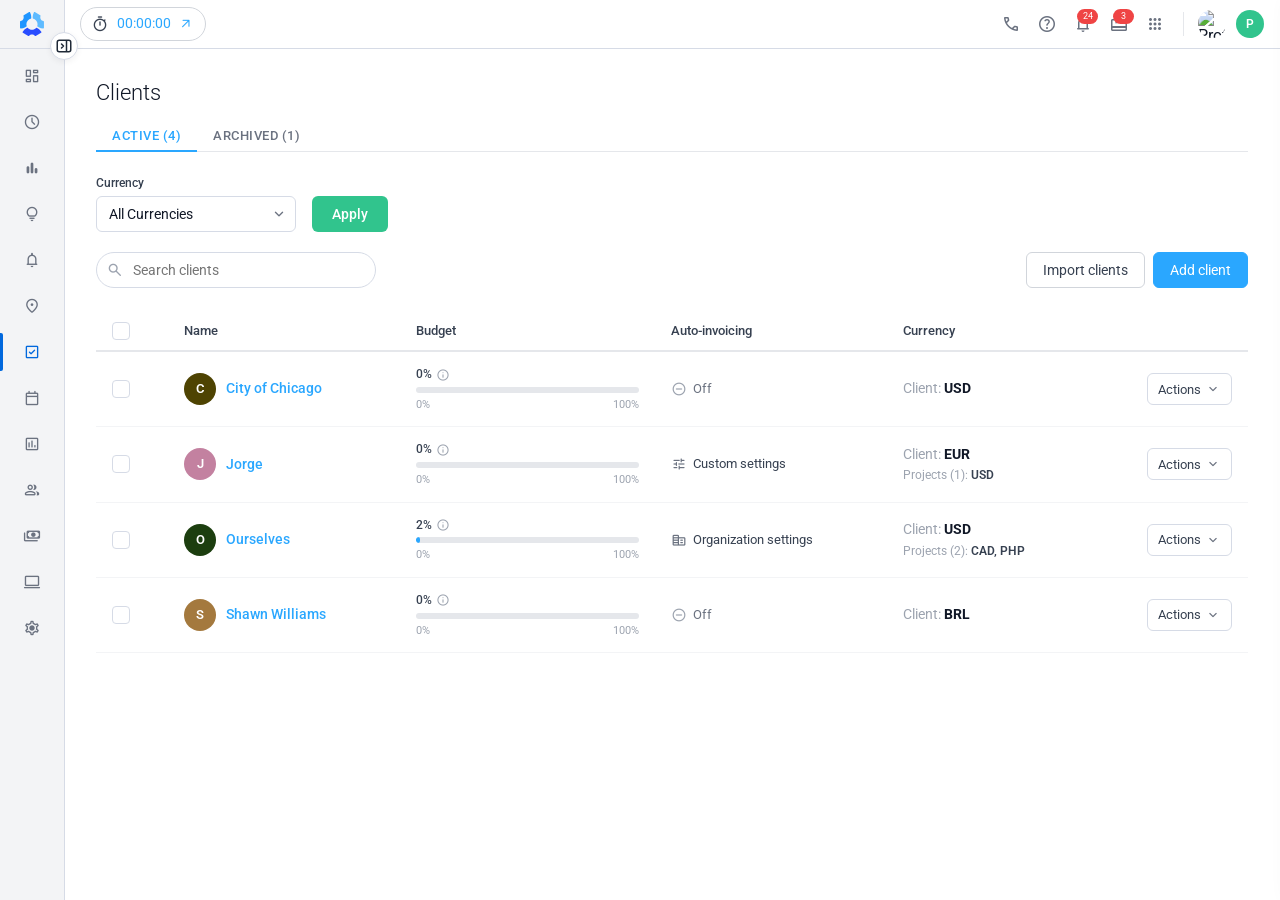
==== clients.html @ 5479246e "Initial commit — multicurrency invoices prototype HTML/CSS/JS prototype for Hubstaff multicurrency i" ====
<!DOCTYPE html>
<html lang="en">
<head>
  <meta charset="UTF-8" />
  <meta name="viewport" content="width=device-width, initial-scale=1.0" />
  <title>Clients — Hubstaff</title>
  <link rel="preconnect" href="https://fonts.googleapis.com" />
  <link rel="preconnect" href="https://fonts.gstatic.com" crossorigin />
  <link href="https://fonts.googleapis.com/css2?family=Roboto:wght@300;400;500;600&display=swap" rel="stylesheet" />
  <link href="https://fonts.googleapis.com/css2?family=Material+Symbols+Rounded:opsz,wght,FILL,GRAD@18,400,0,0;24,400,0,0&display=swap" rel="stylesheet" />
  <link rel="stylesheet" href="styles.css" />
  <link rel="stylesheet" href="clients.css?v=4" />
</head>
<body>
  <div id="shell-content">

    <div class="cl-page">

      <div class="cl-header">
        <h2 class="cl-title">Clients</h2>
      </div>

      <div class="cl-tabs">
        <button class="cl-tab is-active" data-tab="active">Active (4)</button>
        <button class="cl-tab" data-tab="archived">Archived (1)</button>
      </div>

      <!-- Currency filter -->
      <div class="cl-filters">
        <div class="cl-filter-group">
          <label class="cl-filter-label">Currency</label>
          <div class="cl-filter-select-wrap">
            <select class="cl-filter-select" id="cl-currency-filter">
              <option value="">All Currencies</option>
              <option value="USD">USD — US Dollar</option>
              <option value="EUR">EUR — Euro</option>
              <option value="BRL">BRL — Brazilian Real</option>
            </select>
            <span class="material-symbols-rounded cl-filter-select-icon">expand_more</span>
          </div>
        </div>
        <button class="cl-apply-btn" id="cl-apply-btn">Apply</button>
      </div>

      <div class="cl-toolbar">
        <div class="cl-search-wrap">
          <span class="material-symbols-rounded cl-search-icon">search</span>
          <input class="cl-search" type="search" placeholder="Search clients" />
        </div>
        <div class="cl-toolbar-actions">
          <button type="button" class="btn btn--outline">Import clients</button>
          <button type="button" class="btn btn--primary">Add client</button>
        </div>
      </div>

      <div class="cl-table-wrap">
        <table class="cl-table">
          <thead>
            <tr>
              <th class="cl-th cl-th--check"><label class="cl-check-wrap"><input type="checkbox" /><span class="cl-check-box"></span></label></th>
              <th class="cl-th">Name</th>
              <th class="cl-th">Budget</th>
              <th class="cl-th">Auto-invoicing</th>
              <th class="cl-th">Currency</th>
              <th class="cl-th"></th>
            </tr>
          </thead>
          <tbody>

            <!-- City of Chicago -->
            <tr class="cl-tr" data-currency="USD">
              <td class="cl-td cl-td--check"><label class="cl-check-wrap"><input type="checkbox" /><span class="cl-check-box"></span></label></td>
              <td class="cl-td">
                <a href="#" class="cl-client-link">
                  <div class="cl-avatar" style="background:#4e4302;">C</div>
                  City of Chicago
                </a>
              </td>
              <td class="cl-td">
                <div class="cl-budget">
                  <div class="cl-budget-top">
                    <span class="cl-budget-pct">0%</span>
                    <span class="cl-budget-info material-symbols-rounded" title="Spent: $0.00 / $85,000.00 · Remaining: $85,000.00">info</span>
                  </div>
                  <div class="cl-progress"><div class="cl-progress-bar" style="width:0%"></div></div>
                  <div class="cl-budget-scale"><span>0%</span><span>100%</span></div>
                </div>
              </td>
              <td class="cl-td">
                <div class="cl-autoinv cl-autoinv--off">
                  <span class="material-symbols-rounded">do_not_disturb_on</span>
                  <span>Off</span>
                </div>
              </td>
              <td class="cl-td">
                <div class="cl-curr">
                  <span class="cl-curr-primary"><span class="cl-curr-label">Client: </span><span class="cl-curr-value">USD</span></span>
                </div>
              </td>
              <td class="cl-td cl-td--actions">
                <div class="cl-actions-wrap">
                  <button class="cl-actions-btn" type="button">Actions <span class="material-symbols-rounded">expand_more</span></button>
                  <div class="cl-dropdown">
                    <a href="#" class="cl-dropdown-item js-edit-client" data-client="City of Chicago" data-currency="USD">Edit client</a>
                    <a href="#" class="cl-dropdown-item">Archive client</a>
                  </div>
                </div>
              </td>
            </tr>

            <!-- Jorge -->
            <tr class="cl-tr" data-currency="EUR">
              <td class="cl-td cl-td--check"><label class="cl-check-wrap"><input type="checkbox" /><span class="cl-check-box"></span></label></td>
              <td class="cl-td">
                <a href="#" class="cl-client-link">
                  <div class="cl-avatar" style="background:#c381a0;">J</div>
                  Jorge
                </a>
              </td>
              <td class="cl-td">
                <div class="cl-budget">
                  <div class="cl-budget-top">
                    <span class="cl-budget-pct">0%</span>
                    <span class="cl-budget-info material-symbols-rounded" title="Spent: 0:00:00 / 111:00:00 · Remaining: 111:00:00">info</span>
                  </div>
                  <div class="cl-progress"><div class="cl-progress-bar" style="width:0%"></div></div>
                  <div class="cl-budget-scale"><span>0%</span><span>100%</span></div>
                </div>
              </td>
              <td class="cl-td">
                <div class="cl-autoinv cl-autoinv--custom">
                  <span class="material-symbols-rounded">tune</span>
                  <span>Custom settings</span>
                </div>
              </td>
              <td class="cl-td">
                <div class="cl-curr">
                  <span class="cl-curr-primary"><span class="cl-curr-label">Client: </span><span class="cl-curr-value">EUR</span></span>
                  <span class="cl-curr-projects"><span class="cl-curr-label">Projects (1): </span><span class="cl-curr-value">USD</span></span>
                </div>
              </td>
              <td class="cl-td cl-td--actions">
                <div class="cl-actions-wrap">
                  <button class="cl-actions-btn" type="button">Actions <span class="material-symbols-rounded">expand_more</span></button>
                  <div class="cl-dropdown">
                    <a href="#" class="cl-dropdown-item js-edit-client" data-client="Jorge" data-currency="EUR">Edit client</a>
                    <a href="#" class="cl-dropdown-item">Archive client</a>
                  </div>
                </div>
              </td>
            </tr>

            <!-- Ourselves -->
            <tr class="cl-tr" data-currency="USD">
              <td class="cl-td cl-td--check"><label class="cl-check-wrap"><input type="checkbox" /><span class="cl-check-box"></span></label></td>
              <td class="cl-td">
                <a href="#" class="cl-client-link">
                  <div class="cl-avatar" style="background:#1c3e0f;">O</div>
                  Ourselves
                </a>
              </td>
              <td class="cl-td">
                <div class="cl-budget">
                  <div class="cl-budget-top">
                    <span class="cl-budget-pct">2%</span>
                    <span class="cl-budget-info material-symbols-rounded" title="Spent: $20.00 / $1,000.00 · Remaining: $980.00">info</span>
                  </div>
                  <div class="cl-progress"><div class="cl-progress-bar" style="width:2%"></div></div>
                  <div class="cl-budget-scale"><span>0%</span><span>100%</span></div>
                </div>
              </td>
              <td class="cl-td">
                <div class="cl-autoinv cl-autoinv--org">
                  <span class="material-symbols-rounded">corporate_fare</span>
                  <span>Organization settings</span>
                </div>
              </td>
              <td class="cl-td">
                <div class="cl-curr">
                  <span class="cl-curr-primary"><span class="cl-curr-label">Client: </span><span class="cl-curr-value">USD</span></span>
                  <span class="cl-curr-projects"><span class="cl-curr-label">Projects (2): </span><span class="cl-curr-value">CAD, PHP</span></span>
                </div>
              </td>
              <td class="cl-td cl-td--actions">
                <div class="cl-actions-wrap">
                  <button class="cl-actions-btn" type="button">Actions <span class="material-symbols-rounded">expand_more</span></button>
                  <div class="cl-dropdown">
                    <a href="#" class="cl-dropdown-item js-edit-client" data-client="Ourselves" data-currency="USD">Edit client</a>
                    <a href="#" class="cl-dropdown-item">Archive client</a>
                  </div>
                </div>
              </td>
            </tr>

            <!-- Shawn Williams -->
            <tr class="cl-tr" data-currency="BRL">
              <td class="cl-td cl-td--check"><label class="cl-check-wrap"><input type="checkbox" /><span class="cl-check-box"></span></label></td>
              <td class="cl-td">
                <a href="#" class="cl-client-link">
                  <div class="cl-avatar" style="background:#a4793e;">S</div>
                  Shawn Williams
                </a>
              </td>
              <td class="cl-td">
                <div class="cl-budget">
                  <div class="cl-budget-top">
                    <span class="cl-budget-pct">0%</span>
                    <span class="cl-budget-info material-symbols-rounded" title="Spent: $0.00 / $85,000.00 · Remaining: $85,000.00">info</span>
                  </div>
                  <div class="cl-progress"><div class="cl-progress-bar" style="width:0%"></div></div>
                  <div class="cl-budget-scale"><span>0%</span><span>100%</span></div>
                </div>
              </td>
              <td class="cl-td">
                <div class="cl-autoinv cl-autoinv--off">
                  <span class="material-symbols-rounded">do_not_disturb_on</span>
                  <span>Off</span>
                </div>
              </td>
              <td class="cl-td">
                <div class="cl-curr">
                  <span class="cl-curr-primary"><span class="cl-curr-label">Client: </span><span class="cl-curr-value">BRL</span></span>
                </div>
              </td>
              <td class="cl-td cl-td--actions">
                <div class="cl-actions-wrap">
                  <button class="cl-actions-btn" type="button">Actions <span class="material-symbols-rounded">expand_more</span></button>
                  <div class="cl-dropdown">
                    <a href="#" class="cl-dropdown-item js-edit-client" data-client="Shawn Williams" data-currency="BRL">Edit client</a>
                    <a href="#" class="cl-dropdown-item">Archive client</a>
                  </div>
                </div>
              </td>
            </tr>

          </tbody>
        </table>
      </div>

    </div>
  </div>

  <!-- Edit client modal -->
  <div class="cl-modal-backdrop" id="editClientModal">
    <div class="cl-modal" role="dialog" aria-modal="true">

      <div class="cl-modal-header">
        <h3 class="cl-modal-title">Edit client</h3>
        <button class="cl-modal-close js-modal-close" type="button" aria-label="Close">
          <span class="material-symbols-rounded">close</span>
        </button>
      </div>

      <div class="cl-modal-tabs">
        <button class="cl-modal-tab" data-modal-tab="general">General</button>
        <button class="cl-modal-tab" data-modal-tab="contact">Contact info</button>
        <button class="cl-modal-tab" data-modal-tab="projects">Projects / WO</button>
        <button class="cl-modal-tab" data-modal-tab="budget">Budget</button>
        <button class="cl-modal-tab is-active" data-modal-tab="invoicing">Invoicing</button>
      </div>

      <div class="cl-modal-body">

        <div class="cl-modal-panel" id="modal-tab-general"></div>
        <div class="cl-modal-panel" id="modal-tab-contact"></div>
        <div class="cl-modal-panel" id="modal-tab-projects"></div>
        <div class="cl-modal-panel" id="modal-tab-budget"></div>

        <div class="cl-modal-panel is-active" id="modal-tab-invoicing">

          <!-- Default currency -->
          <div class="cl-inv-field cl-inv-field--half">
            <label class="cl-inv-label" for="inv-currency">Client Default Currency</label>
            <div class="org-select-wrap">
              <select class="org-select" id="inv-currency">
                <option value="">Use organization default (USD)</option>
                <option value="USD" selected>USD - United States Dollar</option>
                <option value="EUR">EUR - Euro</option>
                <option value="GBP">GBP - British Pound</option>
                <option value="CAD">CAD - Canadian Dollar</option>
                <option value="AUD">AUD - Australian Dollar</option>
                <option value="BRL">BRL - Brazilian Real</option>
                <option value="MXN">MXN - Mexican Peso</option>
                <option value="JPY">JPY - Japanese Yen</option>
                <option value="PHP">PHP - Philippine Peso</option>
              </select>
              <span class="material-symbols-rounded org-select-icon">expand_more</span>
            </div>
            <p class="cl-inv-note">This currency will be used for the client invoices to <strong id="cl-inv-note-name">the client</strong>. If needed, project-specific currencies can be set at the <a href="#" class="cl-inv-note-link">project settings</a>.</p>
          </div>

          <div class="cl-inv-divider"></div>

          <!-- Notes -->
          <div class="cl-inv-field">
            <label class="cl-inv-label">Notes <span class="cl-inv-label-sub">(shown on invoices)</span></label>
            <label class="cl-toggle">
              <input type="checkbox" class="cl-toggle-input" />
              <span class="cl-toggle-track"><span class="cl-toggle-thumb"></span></span>
              <span class="cl-toggle-text">Custom for this client</span>
            </label>
            <textarea class="cl-inv-textarea" placeholder="Enter notes to client" rows="4"></textarea>
          </div>

          <div class="cl-inv-divider"></div>

          <!-- Net terms + Tax rate (2 columns) -->
          <div class="cl-inv-two-col">
            <div class="cl-inv-field">
              <label class="cl-inv-label">
                Net terms
                <span class="material-symbols-rounded cl-inv-info" title="Number of days the client has to pay the invoice">info</span>
              </label>
              <label class="cl-toggle">
                <input type="checkbox" class="cl-toggle-input" />
                <span class="cl-toggle-track"><span class="cl-toggle-thumb"></span></span>
                <span class="cl-toggle-text">Custom for this client</span>
              </label>
              <div class="cl-inv-input-unit">
                <input class="cl-inv-input" type="number" value="30" />
                <span class="cl-inv-unit">days</span>
              </div>
            </div>

            <div class="cl-inv-field">
              <label class="cl-inv-label">
                Tax rate
                <span class="material-symbols-rounded cl-inv-info" title="Percentage applied as tax on invoices">info</span>
              </label>
              <label class="cl-toggle">
                <input type="checkbox" class="cl-toggle-input" />
                <span class="cl-toggle-track"><span class="cl-toggle-thumb"></span></span>
                <span class="cl-toggle-text">Custom for this client</span>
              </label>
              <div class="cl-inv-input-unit">
                <input class="cl-inv-input" type="number" placeholder="Ex. 7" />
                <span class="cl-inv-unit">%</span>
              </div>
            </div>
          </div>

          <div class="cl-inv-divider"></div>

          <!-- Auto invoicing -->
          <div class="cl-inv-field">
            <h4 class="cl-inv-section-title">Auto invoicing</h4>
            <div class="cl-segmented">
              <button class="cl-seg-btn" type="button">Off</button>
              <button class="cl-seg-btn is-active" type="button">Org settings</button>
              <button class="cl-seg-btn" type="button">Custom</button>
            </div>
            <p class="cl-inv-autoinv-note">
              Auto-invoicing for the organization is enabled.
              <a href="#" class="org-link">Adjust auto-invoice settings</a>
            </p>
          </div>

        </div>
      </div>

      <div class="cl-modal-footer">
        <button type="button" class="btn js-modal-close">Cancel</button>
        <button type="button" class="btn btn--primary">Save</button>
      </div>

    </div>
  </div>

  <script src="hubstaff-shell.js?v=8"></script>
  <script src="layout.js"></script>
  <script>
    HubstaffShell.setActiveItem('project_management');

    // Page tabs
    document.querySelectorAll('.cl-tab').forEach(function(tab) {
      tab.addEventListener('click', function() {
        document.querySelectorAll('.cl-tab').forEach(function(t) { t.classList.remove('is-active'); });
        this.classList.add('is-active');
      });
    });

    // Actions dropdown
    document.querySelectorAll('.cl-actions-wrap').forEach(function(wrap) {
      var btn = wrap.querySelector('.cl-actions-btn');
      var dd = wrap.querySelector('.cl-dropdown');
      btn.addEventListener('click', function(e) {
        e.stopPropagation();
        var isOpen = dd.classList.contains('is-open');
        document.querySelectorAll('.cl-dropdown').forEach(function(d) { d.classList.remove('is-open'); });
        if (!isOpen) dd.classList.add('is-open');
      });
    });
    document.addEventListener('click', function() {
      document.querySelectorAll('.cl-dropdown').forEach(function(d) { d.classList.remove('is-open'); });
    });

    // Edit client modal
    var modal = document.getElementById('editClientModal');
    var modalTitle = modal.querySelector('.cl-modal-title');
    var currencySelect = document.getElementById('inv-currency');

    document.querySelectorAll('.js-edit-client').forEach(function(link) {
      link.addEventListener('click', function(e) {
        e.preventDefault();
        e.stopPropagation();
        document.querySelectorAll('.cl-dropdown').forEach(function(d) { d.classList.remove('is-open'); });
        modalTitle.textContent = 'Edit client — ' + this.dataset.client;
        var noteNameEl = document.getElementById('cl-inv-note-name');
        if (noteNameEl) noteNameEl.textContent = this.dataset.client;
        var cur = this.dataset.currency;
        for (var i = 0; i < currencySelect.options.length; i++) {
          if (currencySelect.options[i].value === cur) { currencySelect.selectedIndex = i; break; }
        }
        modal.classList.add('is-open');
        document.body.style.overflow = 'hidden';
        DesignAnnotations.setContext({
          page: 'Edit client → Invoicing tab',
          required: [
            {
              text: 'Add a "Client default currency" dropdown',
              sub: [
                'Use the organization currency as the default selected value',
                'Add helper text explaining that this currency is used as the default for new invoices to this client',
                'Projects can override this currency at the project level'
              ]
            }
          ],
          suggestions: []
        });
      });
    });

    function closeModal() {
      modal.classList.remove('is-open');
      document.body.style.overflow = '';
      DesignAnnotations.clearContext();
    }

    document.querySelectorAll('.js-modal-close').forEach(function(btn) {
      btn.addEventListener('click', closeModal);
    });

    modal.addEventListener('click', function(e) {
      if (e.target === modal) closeModal();
    });

    document.addEventListener('keydown', function(e) {
      if (e.key === 'Escape') closeModal();
    });

    // Modal tabs
    document.querySelectorAll('.cl-modal-tab').forEach(function(tab) {
      tab.addEventListener('click', function() {
        var target = this.dataset.modalTab;
        document.querySelectorAll('.cl-modal-tab').forEach(function(t) { t.classList.remove('is-active'); });
        document.querySelectorAll('.cl-modal-panel').forEach(function(p) { p.classList.remove('is-active'); });
        this.classList.add('is-active');
        document.getElementById('modal-tab-' + target).classList.add('is-active');
      });
    });

    // Segmented control
    document.querySelectorAll('.cl-segmented').forEach(function(seg) {
      seg.querySelectorAll('.cl-seg-btn').forEach(function(btn) {
        btn.addEventListener('click', function() {
          seg.querySelectorAll('.cl-seg-btn').forEach(function(b) { b.classList.remove('is-active'); });
          this.classList.add('is-active');
        });
      });
    });

    // ── Currency filter ──
    document.getElementById('cl-apply-btn').addEventListener('click', function() {
      var currency = document.getElementById('cl-currency-filter').value;
      var rows = document.querySelectorAll('.cl-tr');
      var visible = 0;
      rows.forEach(function(row) {
        if (!currency || row.dataset.currency === currency) {
          row.style.display = '';
          visible++;
        } else {
          row.style.display = 'none';
        }
      });
    });
  </script>

  <!-- Design annotations -->
  <script src="design-annotations.js"></script>
  <script>
    DesignAnnotations.init({
      page: 'Clients',
      required: [
        {
          text: 'Clients list — Add a new "Currencies" column to the table',
          sub: ['Display the client\'s default currency', 'Display the distinct currencies used across that client\'s projects']
        },
        {
          text: 'Edit client → Invoicing tab — Add a "Client default currency" dropdown',
          sub: ['Include helper text explaining what this currency means and how it cascades to invoices and projects']
        }
      ],
      suggestions: [
        {
          text: 'Improve the budget progress bar — it currently looks like a loading state',
          sub: ['Add clear 0% (empty) and 100% (full) visual markers', 'Consider a label showing the percentage or amount filled']
        },
        {
          text: 'Auto invoicing column uses icons only — add visible labels',
          sub: ['"Custom settings" for client-level overrides', '"Organization settings" for inherited defaults']
        }
      ]
    });
  </script>
</body>
</html>
---- styles.css ----
/* =============================================================
   Page-level styles for the starter template
   -------------------------------------------------------------
   The Hubstaff shell injects all of its own styles (top bar,
   sidebar, collapse toggle, content offset). This file only
   styles the placeholder so the centre area looks tidy.
   Delete the .placeholder rules once you add real content.
   ============================================================= */

html, body {
  margin: 0;
  padding: 0;
  background: #ffffff;
  font-family: 'Roboto', sans-serif;
  color: #111827;
}

/* Generic page wrapper inside the shell content area */
.page {
  padding: 32px;
  max-width: 1200px;
}

/* Placeholder card (delete when you add real content) */
.placeholder {
  background: #ffffff;
  border: 1px dashed #d1d5db;
  border-radius: 12px;
  padding: 48px 32px;
  display: flex;
  flex-direction: column;
  align-items: center;
  text-align: center;
  gap: 12px;
}
.placeholder__art {
  display: inline-flex;
  align-items: center;
  justify-content: center;
  width: 56px;
  height: 56px;
  border-radius: 8px;
  background: #dbeafe;
  color: #0168dd;
  margin-bottom: 4px;
}
.placeholder__art .material-symbols-rounded { font-size: 28px; }
.placeholder__title {
  margin: 0;
  font-size: 20px;
  font-weight: 500;
  color: #111827;
}
.placeholder__body {
  margin: 0;
  max-width: 480px;
  font-size: 14px;
  line-height: 20px;
  color: #6b7280;
}
.placeholder__actions {
  display: flex;
  gap: 8px;
  margin-top: 12px;
  flex-wrap: wrap;
  justify-content: center;
}
.placeholder__hint {
  margin: 16px 0 0;
  font-size: 12px;
  color: #9ca3af;
}

/* Generic buttons (reusable across the app) */
.btn {
  display: inline-flex;
  align-items: center;
  justify-content: center;
  height: 36px;
  padding: 0 16px;
  border: 1px solid #d1d5db;
  border-radius: 6px;
  background: #ffffff;
  color: #374151;
  font: 400 14px/1 'Roboto', sans-serif;
  cursor: pointer;
  transition: background 120ms ease, border-color 120ms ease;
}
.btn:hover { background: #f9fafb; }
.btn--primary {
  background: #2aa7ff;
  border-color: #2aa7ff;
  color: #ffffff;
}
.btn--primary:hover { background: #1f95eb; border-color: #1f95eb; }
.btn:focus-visible {
  outline: 2px solid #2aa7ff;
  outline-offset: 2px;
}
---- clients.css ----
/* =============================================================
   Clients page
   ============================================================= */

/* Remove browser default orange/blue outline; replaced by explicit focus styles */
.cl-page *:focus { outline: none; }

.cl-page { padding: 32px; }

/* ── Header ── */
.cl-header { margin-bottom: 16px; }
.cl-title { margin: 0; font-size: 22px; font-weight: 300; color: #111827; }

/* ── Page tabs ── */
.cl-tabs { display: flex; border-bottom: 1px solid #e5e7eb; margin-bottom: 24px; }

.cl-tab {
  padding: 8px 16px;
  border: none;
  background: transparent;
  font: 500 13px/1 'Roboto', sans-serif;
  text-transform: uppercase;
  letter-spacing: 0.04em;
  color: #6b7280;
  cursor: pointer;
  border-bottom: 2px solid transparent;
  margin-bottom: -1px;
  transition: color 120ms ease;
}
.cl-tab:hover { color: #374151; }
.cl-tab.is-active { color: #2aa7ff; border-bottom-color: #2aa7ff; }

/* ── Toolbar ── */
.cl-toolbar {
  display: flex;
  align-items: center;
  justify-content: space-between;
  margin-bottom: 24px;
  gap: 12px;
}

.cl-search-wrap { position: relative; width: 280px; }

.cl-search-icon {
  position: absolute;
  left: 10px;
  top: 50%;
  transform: translateY(-50%);
  font-size: 18px;
  color: #9ca3af;
  pointer-events: none;
}

.cl-search {
  width: 100%;
  box-sizing: border-box;
  height: 36px;
  padding: 0 12px 0 36px;
  border: 1px solid #D6DBE6;
  border-radius: 20px;
  font: 400 14px/1 'Roboto', sans-serif;
  color: #111827;
  outline: none;
  transition: border-color 120ms ease;
}
.cl-search:focus { border-color: #2aa7ff; outline: none; }

.cl-toolbar-actions { display: flex; gap: 8px; }

/* ── Table ── */
.cl-table-wrap { overflow-x: auto; }
.cl-table { width: 100%; border-collapse: collapse; font: 400 14px/1.4 'Roboto', sans-serif; }

.cl-th {
  padding: 10px 16px;
  text-align: left;
  font-size: 13px;
  font-weight: 500;
  color: #374151;
  border-bottom: 2px solid #e5e7eb;
  white-space: nowrap;
}

.cl-th--check, .cl-td--check { width: 40px; padding: 10px 8px 10px 16px; }

.cl-tr { border-bottom: 1px solid #f3f4f6; transition: background 80ms ease; }
.cl-tr:hover { background: #f9fafb; }

.cl-td { padding: 14px 16px; vertical-align: middle; color: #111827; }

/* ── Checkbox ── */
.cl-check-wrap { display: flex; align-items: center; cursor: pointer; }
.cl-check-wrap input[type="checkbox"] { display: none; }
.cl-check-box {
  width: 16px; height: 16px;
  border: 1.5px solid #D6DBE6;
  border-radius: 4px;
  display: block;
  transition: border-color 120ms ease;
}
.cl-check-wrap:hover .cl-check-box { border-color: #2aa7ff; }
.cl-check-wrap input:checked + .cl-check-box { background: #2aa7ff; border-color: #2aa7ff; }

/* ── Client name ── */
.cl-client-link {
  display: flex;
  align-items: center;
  gap: 10px;
  text-decoration: none;
  color: #2aa7ff;
  font-weight: 500;
}
.cl-client-link:hover { text-decoration: underline; }

.cl-avatar {
  width: 32px; height: 32px;
  border-radius: 50%;
  display: flex;
  align-items: center;
  justify-content: center;
  color: #fff;
  font-size: 13px;
  font-weight: 600;
  flex-shrink: 0;
}

/* ── Budget ── */
.cl-budget { min-width: 160px; display: flex; flex-direction: column; gap: 4px; }

.cl-budget-top { display: flex; align-items: center; gap: 4px; }

.cl-budget-pct { font-size: 12px; font-weight: 500; color: #374151; }

.cl-budget-info { font-size: 14px; color: #9ca3af; cursor: default; }

.cl-progress {
  width: 100%;
  height: 6px;
  background: #e5e7eb;
  border-radius: 99px;
  overflow: hidden;
}

.cl-progress-bar {
  height: 100%;
  background: #2aa7ff;
  border-radius: 99px;
  transition: width 300ms ease;
  /* no min-width — 0% stays truly empty */
}

.cl-budget-scale { display: flex; justify-content: space-between; font-size: 11px; color: #9ca3af; }

/* ── Auto-invoicing ── */
.cl-autoinv { display: flex; align-items: center; gap: 6px; font-size: 13px; }
.cl-autoinv .material-symbols-rounded { font-size: 16px; }

.cl-autoinv--off { color: #6b7280; }
.cl-autoinv--off .material-symbols-rounded { color: #9ca3af; }

.cl-autoinv--custom { color: #374151; }
.cl-autoinv--custom .material-symbols-rounded { color: #6b7280; }

.cl-autoinv--org { color: #374151; }
.cl-autoinv--org .material-symbols-rounded { color: #6b7280; }

/* ── Currency (plain text) ── */
.cl-curr {
  display: flex;
  flex-direction: column;
  gap: 3px;
}

.cl-curr-primary {
  font-size: 14px;
  color: #374151;
}

.cl-curr-primary .cl-curr-label {
  color: #9ca3af;
  font-weight: 400;
}

.cl-curr-primary .cl-curr-value {
  font-weight: 700;
  color: #111827;
}

.cl-curr-projects {
  font-size: 12px;
  color: #374151;
}

.cl-curr-projects .cl-curr-label {
  color: #9ca3af;
  font-weight: 400;
}

.cl-curr-projects .cl-curr-value {
  font-weight: 600;
  color: #374151;
}

/* ── Actions dropdown ── */
.cl-td--actions { text-align: right; white-space: nowrap; }


.cl-actions-wrap { position: relative; display: inline-block; }

.cl-actions-btn {
  display: inline-flex;
  align-items: center;
  gap: 4px;
  height: 32px;
  padding: 0 10px;
  border: 1px solid #D6DBE6;
  border-radius: 6px;
  background: #fff;
  font: 400 13px/1 'Roboto', sans-serif;
  color: #374151;
  cursor: pointer;
  transition: background 120ms ease;
}
.cl-actions-btn:hover { background: #f9fafb; }
.cl-actions-btn .material-symbols-rounded { font-size: 16px; color: #6b7280; }

.cl-dropdown {
  display: none;
  position: absolute;
  right: 0;
  top: calc(100% + 4px);
  min-width: 140px;
  background: #fff;
  border: 1px solid #e5e7eb;
  border-radius: 8px;
  box-shadow: 0 4px 12px rgba(0,0,0,.10);
  z-index: 50;
  overflow: hidden;
  text-align: left;
}
.cl-dropdown.is-open { display: block; }

.cl-dropdown-item {
  display: block;
  padding: 9px 14px;
  font-size: 13px;
  color: #374151;
  text-decoration: none;
  transition: background 80ms ease;
}
.cl-dropdown-item:hover { background: #f9fafb; }

/* ── Modal backdrop ── */
.cl-modal-backdrop {
  display: none;
  position: fixed;
  inset: 0;
  background: rgba(0, 0, 0, 0.45);
  z-index: 900;
  align-items: center;
  justify-content: center;
}
.cl-modal-backdrop.is-open { display: flex; }

/* ── Modal dialog ── */
.cl-modal {
  background: #fff;
  border-radius: 12px;
  width: 620px;
  max-width: calc(100vw - 32px);
  max-height: calc(100vh - 64px);
  display: flex;
  flex-direction: column;
  box-shadow: 0 20px 48px rgba(0,0,0,.18);
}

.cl-modal-header {
  display: flex;
  align-items: center;
  justify-content: space-between;
  padding: 20px 24px 16px;
  flex-shrink: 0;
}

.cl-modal-title {
  margin: 0;
  font-size: 18px;
  font-weight: 500;
  color: #111827;
}

.cl-modal-close {
  width: 32px; height: 32px;
  border: none;
  background: transparent;
  border-radius: 6px;
  cursor: pointer;
  display: flex;
  align-items: center;
  justify-content: center;
  color: #6b7280;
  transition: background 120ms ease;
}
.cl-modal-close:hover { background: #f3f4f6; color: #374151; }
.cl-modal-close .material-symbols-rounded { font-size: 20px; }

/* ── Modal tabs ── */
.cl-modal-tabs {
  display: flex;
  padding: 0 24px;
  border-bottom: 1px solid #e5e7eb;
  flex-shrink: 0;
}

.cl-modal-tab {
  padding: 8px 14px;
  border: none;
  background: transparent;
  font: 500 11px/1 'Roboto', sans-serif;
  letter-spacing: 0.06em;
  text-transform: uppercase;
  color: #6b7280;
  cursor: pointer;
  border-bottom: 2px solid transparent;
  margin-bottom: -1px;
  transition: color 120ms ease;
}
.cl-modal-tab:hover { color: #374151; }
.cl-modal-tab.is-active { color: #2aa7ff; border-bottom-color: #2aa7ff; }

/* ── Modal body ── */
.cl-modal-body {
  flex: 1;
  overflow-y: auto;
  padding: 24px;
}

.cl-modal-panel { display: none; }
.cl-modal-panel.is-active { display: block; }

/* ── Modal footer ── */
.cl-modal-footer {
  display: flex;
  justify-content: flex-end;
  gap: 8px;
  padding: 16px 24px;
  border-top: 1px solid #e5e7eb;
  flex-shrink: 0;
}

/* ── Invoicing tab fields ── */
.cl-inv-field {
  display: flex;
  flex-direction: column;
  gap: 8px;
  margin-bottom: 4px;
}

.cl-inv-label {
  font-size: 11px;
  font-weight: 500;
  letter-spacing: 0.06em;
  text-transform: uppercase;
  color: #374151;
  display: flex;
  align-items: center;
  gap: 4px;
}

.cl-inv-label-sub {
  font-weight: 400;
  text-transform: none;
  letter-spacing: 0;
  font-size: 11px;
  color: #6b7280;
}

.cl-inv-info {
  font-size: 15px;
  color: #9ca3af;
  cursor: default;
}

.cl-inv-note {
  margin: 0;
  font-size: 12px;
  line-height: 1.6;
  color: #6b7280;
}

.cl-inv-note strong { font-weight: 600; color: #374151; }
.cl-inv-note-link { color: #2aa7ff; text-decoration: underline; font-weight: 500; }
.cl-inv-note-link:hover { color: #0168dd; }

.cl-inv-field--half { max-width: 100%; }

.cl-inv-divider {
  height: 1px;
  background: #f3f4f6;
  margin: 20px 0;
}

.cl-inv-textarea {
  width: 100%;
  box-sizing: border-box;
  padding: 10px 12px;
  border: 1px solid #D6DBE6;
  border-radius: 6px;
  font: 400 14px/1.5 'Roboto', sans-serif;
  color: #111827;
  resize: vertical;
  outline: none;
  transition: border-color 120ms ease;
}
.cl-inv-textarea:focus { border-color: #2aa7ff; box-shadow: 0 0 0 3px rgba(42,167,255,.15); }
.cl-inv-textarea::placeholder { color: #9ca3af; }

.cl-inv-two-col { display: grid; grid-template-columns: 1fr 1fr; gap: 24px; }

.cl-inv-input-unit { display: flex; gap: 0; }

.cl-inv-input {
  flex: 1;
  height: 36px;
  padding: 0 12px;
  border: 1px solid #D6DBE6;
  border-right: none;
  border-radius: 6px 0 0 6px;
  font: 400 14px/1 'Roboto', sans-serif;
  color: #111827;
  outline: none;
  transition: border-color 120ms ease;
}
.cl-inv-input:focus { border-color: #2aa7ff; box-shadow: 0 0 0 3px rgba(42,167,255,.15); }

.cl-inv-unit {
  display: flex;
  align-items: center;
  padding: 0 12px;
  background: #f3f4f6;
  border: 1px solid #D6DBE6;
  border-radius: 0 6px 6px 0;
  font-size: 13px;
  color: #6b7280;
  white-space: nowrap;
}

/* ── Toggle switch ── */
.cl-toggle {
  display: inline-flex;
  align-items: center;
  gap: 10px;
  cursor: pointer;
  user-select: none;
}

.cl-toggle-input { display: none; }

.cl-toggle-track {
  position: relative;
  width: 36px;
  height: 20px;
  background: #d1d5db;
  border-radius: 99px;
  transition: background 160ms ease;
  flex-shrink: 0;
}

.cl-toggle-input:checked ~ .cl-toggle-track { background: #2aa7ff; }

.cl-toggle-thumb {
  position: absolute;
  top: 2px;
  left: 2px;
  width: 16px;
  height: 16px;
  background: #fff;
  border-radius: 50%;
  box-shadow: 0 1px 3px rgba(0,0,0,.2);
  transition: left 160ms ease;
}

.cl-toggle-input:checked ~ .cl-toggle-track .cl-toggle-thumb { left: 18px; }

.cl-toggle-text { font-size: 14px; color: #374151; font-weight: 500; }

/* ── Auto invoicing section ── */
.cl-inv-section-title { margin: 0 0 12px; font-size: 16px; font-weight: 500; color: #111827; }

/* ── Segmented control ── */
.cl-segmented {
  align-self: flex-start;
  display: inline-flex;
  background: #f3f4f6;
  border-radius: 99px;
  padding: 3px;
  gap: 2px;
}

.cl-seg-btn {
  padding: 7px 20px;
  border: none;
  background: transparent;
  border-radius: 99px;
  font: 400 14px/1 'Roboto', sans-serif;
  color: #6b7280;
  cursor: pointer;
  transition: background 160ms ease, color 160ms ease;
}
.cl-seg-btn:hover { color: #374151; }
.cl-seg-btn.is-active { background: #fff; color: #111827; box-shadow: 0 1px 4px rgba(0,0,0,.12); }

.cl-inv-autoinv-note { margin: 12px 0 0; font-size: 13px; color: #374151; }

/* ── Select inside modal (settings-organization.css not loaded here) ── */
.cl-modal .org-select-wrap {
  position: relative;
}

.cl-modal .org-select {
  width: 100%;
  box-sizing: border-box;
  font: 400 14px/1.4 'Roboto', sans-serif;
  color: #111827;
  background: #ffffff;
  border: 1px solid #D6DBE6;
  border-radius: 6px;
  padding: 0 36px 0 12px;
  height: 36px;
  appearance: none;
  -webkit-appearance: none;
  cursor: pointer;
  outline: none;
  transition: border-color 120ms ease, box-shadow 120ms ease;
}

.cl-modal .org-select:focus {
  border-color: #2aa7ff;
  box-shadow: 0 0 0 3px rgba(1, 104, 221, 0.12);
}

.cl-modal .org-select-icon {
  position: absolute;
  right: 10px;
  top: 50%;
  transform: translateY(-50%);
  font-size: 18px;
  color: #6b7280;
  pointer-events: none;
}

/* ── Currency filter ── */
.cl-filters {
  display: flex;
  align-items: flex-end;
  gap: 16px;
  margin-bottom: 20px;
}
.cl-filter-group {
  display: flex;
  flex-direction: column;
  gap: 6px;
}
.cl-filter-label {
  font-size: 12px;
  font-weight: 500;
  color: #374151;
}
.cl-filter-select-wrap {
  position: relative;
  width: 200px;
}
.cl-filter-select {
  width: 100%;
  box-sizing: border-box;
  height: 36px;
  padding: 0 32px 0 12px;
  border: 1px solid #D6DBE6;
  border-radius: 6px;
  font: 400 14px/1 'Roboto', sans-serif;
  color: #111827;
  background: #fff;
  appearance: none;
  -webkit-appearance: none;
  cursor: pointer;
  outline: none;
  transition: border-color 120ms ease;
}
.cl-filter-select:focus { border-color: #2aa7ff; box-shadow: 0 0 0 3px rgba(42,167,255,.15); }
.cl-filter-select-icon {
  position: absolute;
  right: 8px;
  top: 50%;
  transform: translateY(-50%);
  font-size: 18px;
  color: #6b7280;
  pointer-events: none;
}
.cl-apply-btn {
  height: 36px;
  padding: 0 20px;
  border: none;
  border-radius: 6px;
  background: #31C48D;
  color: #fff;
  font: 500 14px/1 'Roboto', sans-serif;
  cursor: pointer;
  transition: background 120ms ease;
  white-space: nowrap;
}
.cl-apply-btn:hover { background: #059669; }
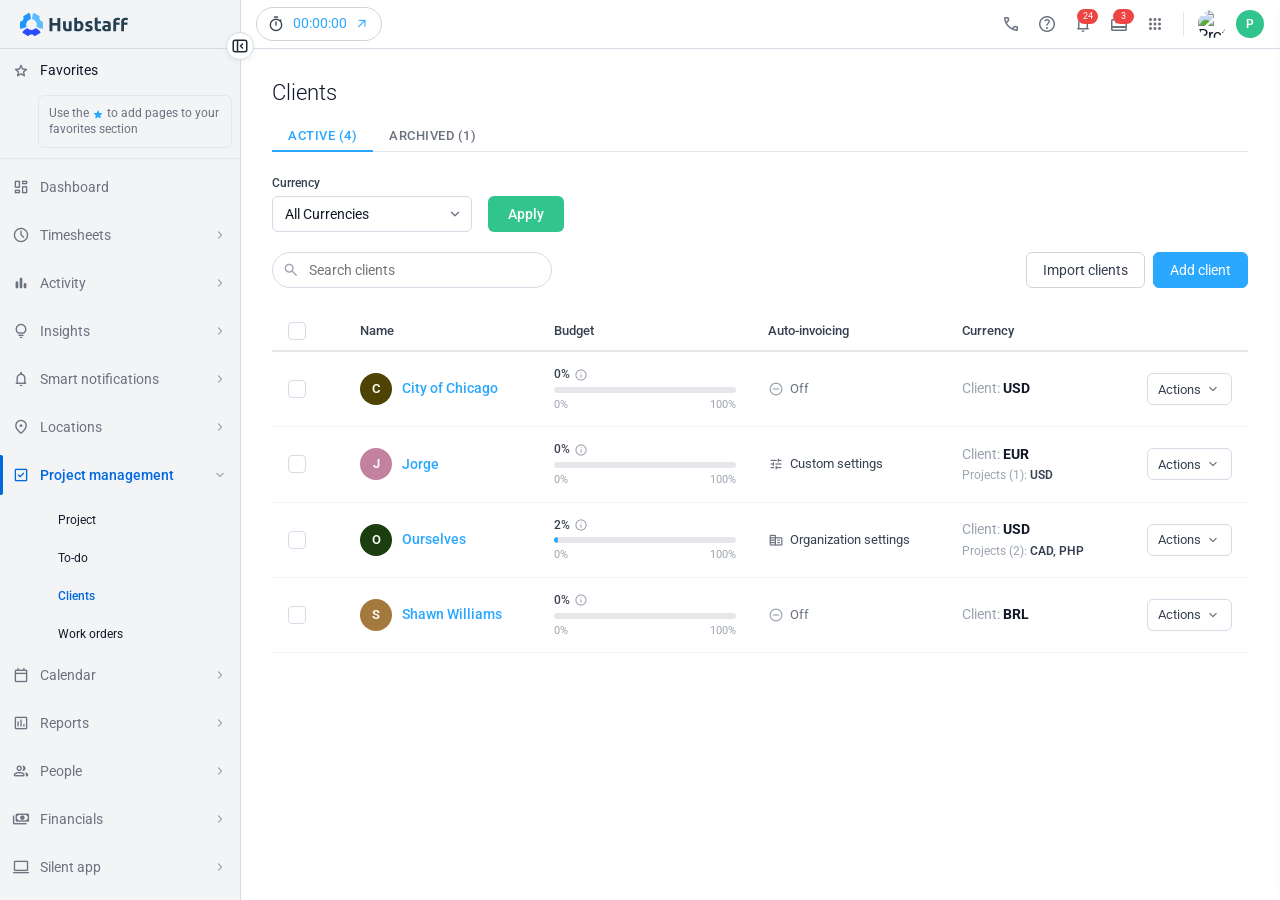
==== commit 643cf1f9: "Fix sidebar active state and expand across all pages - hubstaff-shell.js: auto-detect active sub-ite" ====
--- a/clients.html
+++ b/clients.html
@@ -9,7 +9,7 @@
   <link href="https://fonts.googleapis.com/css2?family=Roboto:wght@300;400;500;600&display=swap" rel="stylesheet" />
   <link href="https://fonts.googleapis.com/css2?family=Material+Symbols+Rounded:opsz,wght,FILL,GRAD@18,400,0,0;24,400,0,0&display=swap" rel="stylesheet" />
   <link rel="stylesheet" href="styles.css" />
-  <link rel="stylesheet" href="clients.css?v=4" />
+  <link rel="stylesheet" href="clients.css?v=5" />
 </head>
 <body>
   <div id="shell-content">
@@ -252,24 +252,32 @@
       </div>
 
       <div class="cl-modal-tabs">
-        <button class="cl-modal-tab" data-modal-tab="general">General</button>
+        <button class="cl-modal-tab is-active" data-modal-tab="general">General</button>
         <button class="cl-modal-tab" data-modal-tab="contact">Contact info</button>
         <button class="cl-modal-tab" data-modal-tab="projects">Projects / WO</button>
         <button class="cl-modal-tab" data-modal-tab="budget">Budget</button>
-        <button class="cl-modal-tab is-active" data-modal-tab="invoicing">Invoicing</button>
+        <button class="cl-modal-tab" data-modal-tab="invoicing">Invoicing</button>
       </div>
 
       <div class="cl-modal-body">
 
-        <div class="cl-modal-panel" id="modal-tab-general"></div>
-        <div class="cl-modal-panel" id="modal-tab-contact"></div>
-        <div class="cl-modal-panel" id="modal-tab-projects"></div>
-        <div class="cl-modal-panel" id="modal-tab-budget"></div>
-
-        <div class="cl-modal-panel is-active" id="modal-tab-invoicing">
+        <div class="cl-modal-panel is-active" id="modal-tab-general">
+
+          <!-- Name -->
+          <div class="cl-inv-field cl-gen-field">
+            <label class="cl-inv-label" for="cl-gen-name">Name <span style="color:#ef4444">*</span></label>
+            <input type="text" class="cl-gen-input" id="cl-gen-name" value="City of Chicago" />
+          </div>
+
+          <!-- Address -->
+          <div class="cl-inv-field cl-gen-field">
+            <label class="cl-inv-label" for="cl-gen-address">Address</label>
+            <textarea class="cl-inv-textarea" id="cl-gen-address" rows="3">1200 S Lake Shore Dr
+Chicago, IL 60605</textarea>
+          </div>
 
           <!-- Default currency -->
-          <div class="cl-inv-field cl-inv-field--half">
+          <div class="cl-inv-field cl-inv-field--half cl-gen-field">
             <label class="cl-inv-label" for="inv-currency">Client Default Currency</label>
             <div class="org-select-wrap">
               <select class="org-select" id="inv-currency">
@@ -289,7 +297,13 @@
             <p class="cl-inv-note">This currency will be used for the client invoices to <strong id="cl-inv-note-name">the client</strong>. If needed, project-specific currencies can be set at the <a href="#" class="cl-inv-note-link">project settings</a>.</p>
           </div>
 
-          <div class="cl-inv-divider"></div>
+        </div>
+
+        <div class="cl-modal-panel" id="modal-tab-contact"></div>
+        <div class="cl-modal-panel" id="modal-tab-projects"></div>
+        <div class="cl-modal-panel" id="modal-tab-budget"></div>
+
+        <div class="cl-modal-panel" id="modal-tab-invoicing">
 
           <!-- Notes -->
           <div class="cl-inv-field">
@@ -366,10 +380,9 @@
     </div>
   </div>
 
-  <script src="hubstaff-shell.js?v=8"></script>
-  <script src="layout.js"></script>
+  <script src="hubstaff-shell.js?v=9"></script>
   <script>
-    HubstaffShell.setActiveItem('project_management');
+    HubstaffShell.init({ activeItem: 'project_management', expanded: true });
 
     // Page tabs
     document.querySelectorAll('.cl-tab').forEach(function(tab) {
--- a/clients.css
+++ b/clients.css
@@ -417,6 +417,22 @@
 
 .cl-inv-two-col { display: grid; grid-template-columns: 1fr 1fr; gap: 24px; }
 
+.cl-gen-field { margin-bottom: 24px; }
+
+.cl-gen-input {
+  width: 100%;
+  box-sizing: border-box;
+  height: 40px;
+  padding: 0 12px;
+  border: 1px solid #D6DBE6;
+  border-radius: 6px;
+  font: 400 14px/1 'Roboto', sans-serif;
+  color: #111827;
+  outline: none;
+  transition: border-color 120ms ease;
+}
+.cl-gen-input:focus { border-color: #2aa7ff; box-shadow: 0 0 0 3px rgba(42,167,255,.15); }
+
 .cl-inv-input-unit { display: flex; gap: 0; }
 
 .cl-inv-input {
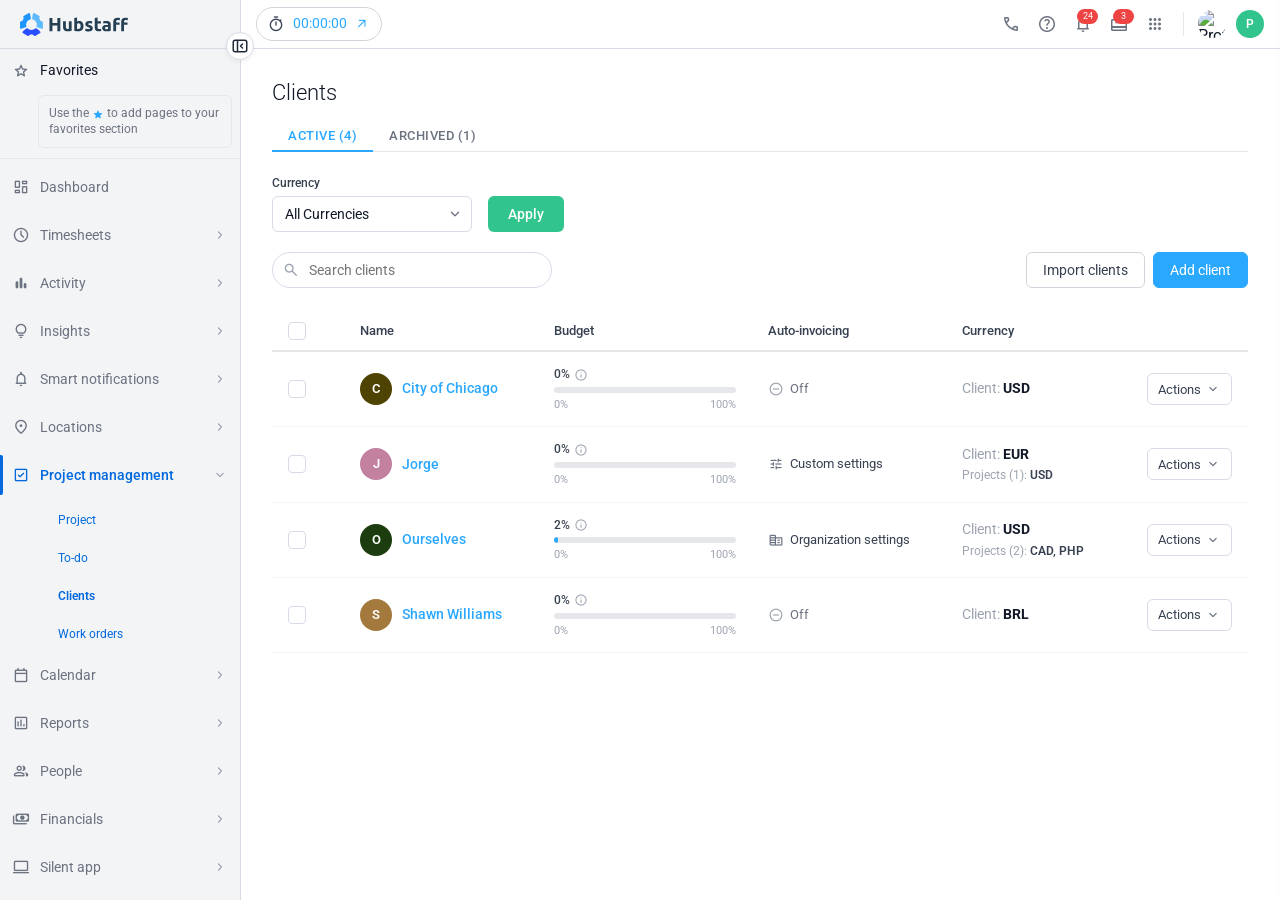
==== commit b87f9165: "Sidebar sub-items: change default color to primary blue (#0168DD) All hs-sub-item elements now rende" ====
--- a/clients.html
+++ b/clients.html
@@ -380,7 +380,7 @@
     </div>
   </div>
 
-  <script src="hubstaff-shell.js?v=9"></script>
+  <script src="hubstaff-shell.js?v=11"></script>
   <script>
     HubstaffShell.init({ activeItem: 'project_management', expanded: true });
 
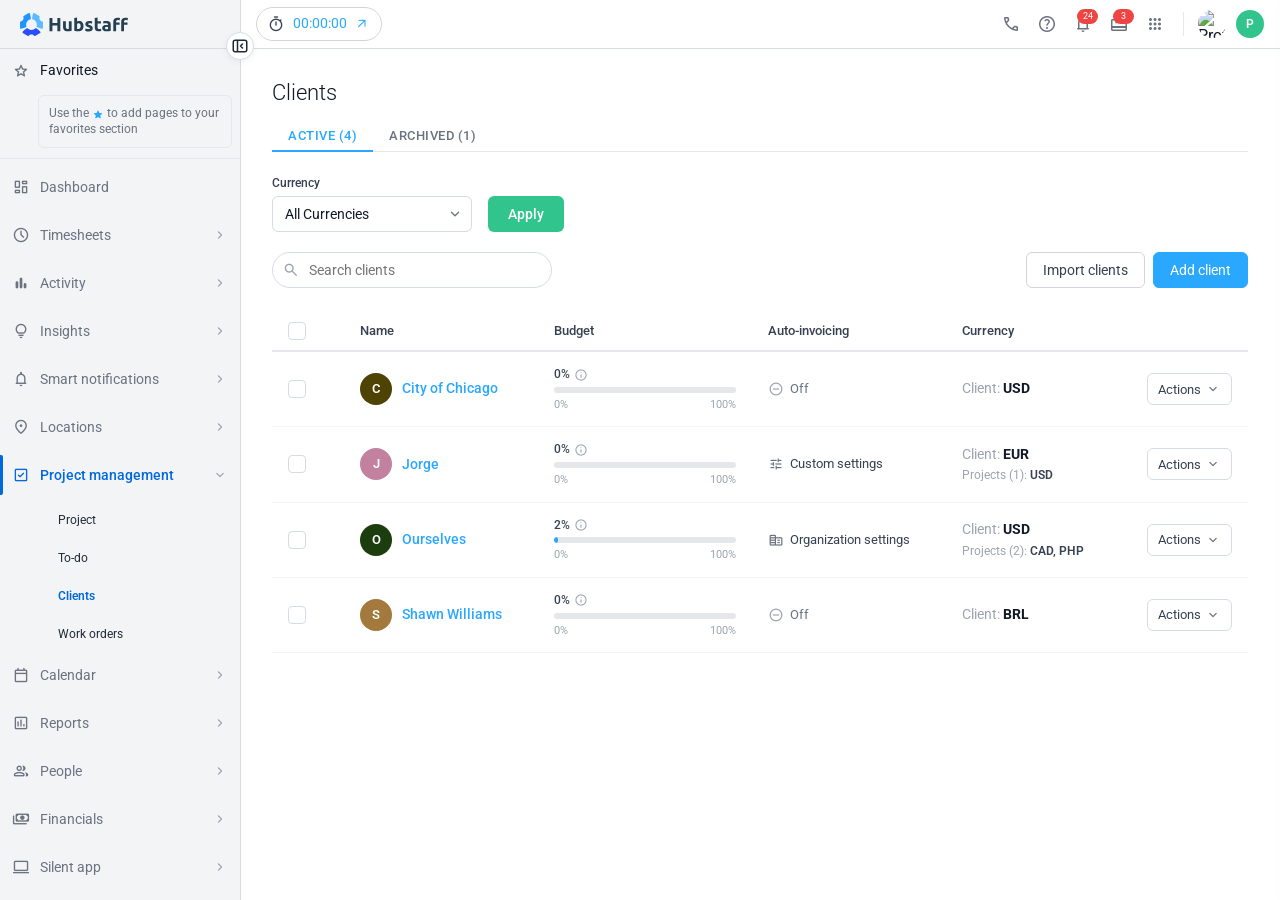
==== commit 5f165285: "Fix sub-item color: #1f2937 default, active stays bold blue Co-Authored-By: Claude Sonnet 4.6 <norep" ====
--- a/clients.html
+++ b/clients.html
@@ -380,7 +380,7 @@
     </div>
   </div>
 
-  <script src="hubstaff-shell.js?v=11"></script>
+  <script src="hubstaff-shell.js?v=12"></script>
   <script>
     HubstaffShell.init({ activeItem: 'project_management', expanded: true });
 
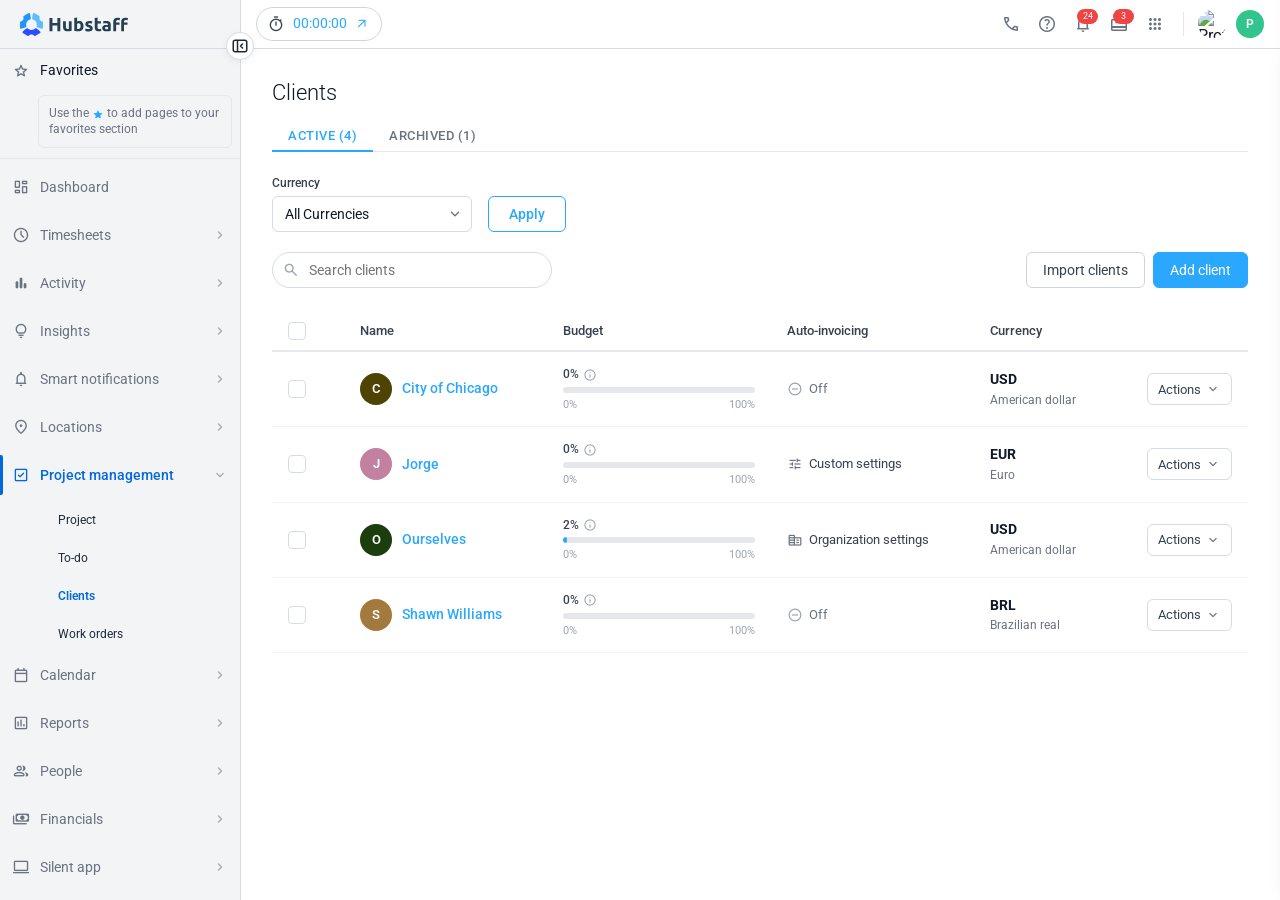
==== commit b8dc03ae: "Add design annotations with hover highlights and split Members Payment column - Add DesignAnnotation" ====
--- a/clients.html
+++ b/clients.html
@@ -9,7 +9,7 @@
   <link href="https://fonts.googleapis.com/css2?family=Roboto:wght@300;400;500;600&display=swap" rel="stylesheet" />
   <link href="https://fonts.googleapis.com/css2?family=Material+Symbols+Rounded:opsz,wght,FILL,GRAD@18,400,0,0;24,400,0,0&display=swap" rel="stylesheet" />
   <link rel="stylesheet" href="styles.css" />
-  <link rel="stylesheet" href="clients.css?v=5" />
+  <link rel="stylesheet" href="clients.css?v=7" />
 </head>
 <body>
   <div id="shell-content">
@@ -94,7 +94,8 @@
               </td>
               <td class="cl-td">
                 <div class="cl-curr">
-                  <span class="cl-curr-primary"><span class="cl-curr-label">Client: </span><span class="cl-curr-value">USD</span></span>
+                  <span class="cl-curr-code">USD</span>
+                  <span class="cl-curr-name">American dollar</span>
                 </div>
               </td>
               <td class="cl-td cl-td--actions">
@@ -135,8 +136,8 @@
               </td>
               <td class="cl-td">
                 <div class="cl-curr">
-                  <span class="cl-curr-primary"><span class="cl-curr-label">Client: </span><span class="cl-curr-value">EUR</span></span>
-                  <span class="cl-curr-projects"><span class="cl-curr-label">Projects (1): </span><span class="cl-curr-value">USD</span></span>
+                  <span class="cl-curr-code">EUR</span>
+                  <span class="cl-curr-name">Euro</span>
                 </div>
               </td>
               <td class="cl-td cl-td--actions">
@@ -177,8 +178,8 @@
               </td>
               <td class="cl-td">
                 <div class="cl-curr">
-                  <span class="cl-curr-primary"><span class="cl-curr-label">Client: </span><span class="cl-curr-value">USD</span></span>
-                  <span class="cl-curr-projects"><span class="cl-curr-label">Projects (2): </span><span class="cl-curr-value">CAD, PHP</span></span>
+                  <span class="cl-curr-code">USD</span>
+                  <span class="cl-curr-name">American dollar</span>
                 </div>
               </td>
               <td class="cl-td cl-td--actions">
@@ -219,7 +220,8 @@
               </td>
               <td class="cl-td">
                 <div class="cl-curr">
-                  <span class="cl-curr-primary"><span class="cl-curr-label">Client: </span><span class="cl-curr-value">BRL</span></span>
+                  <span class="cl-curr-code">BRL</span>
+                  <span class="cl-curr-name">Brazilian real</span>
                 </div>
               </td>
               <td class="cl-td cl-td--actions">
@@ -281,7 +283,7 @@
             <label class="cl-inv-label" for="inv-currency">Client Default Currency</label>
             <div class="org-select-wrap">
               <select class="org-select" id="inv-currency">
-                <option value="">Use organization default (USD)</option>
+                <option value="">None</option>
                 <option value="USD" selected>USD - United States Dollar</option>
                 <option value="EUR">EUR - Euro</option>
                 <option value="GBP">GBP - British Pound</option>
@@ -294,7 +296,7 @@
               </select>
               <span class="material-symbols-rounded org-select-icon">expand_more</span>
             </div>
-            <p class="cl-inv-note">This currency will be used for the client invoices to <strong id="cl-inv-note-name">the client</strong>. If needed, project-specific currencies can be set at the <a href="#" class="cl-inv-note-link">project settings</a>.</p>
+            <p class="cl-inv-note">This currency will be used for the client invoices from <strong id="cl-inv-note-name">the client</strong>. If this currency is not set, the organization's currency will apply.</p>
           </div>
 
         </div>
@@ -380,7 +382,7 @@
     </div>
   </div>
 
-  <script src="hubstaff-shell.js?v=12"></script>
+  <script src="hubstaff-shell.js?v=13"></script>
   <script>
     HubstaffShell.init({ activeItem: 'project_management', expanded: true });
 
@@ -427,18 +429,19 @@
         modal.classList.add('is-open');
         document.body.style.overflow = 'hidden';
         DesignAnnotations.setContext({
-          page: 'Edit client → Invoicing tab',
+          page: 'Edit client — General tab',
           required: [
             {
-              text: 'Add a "Client default currency" dropdown',
+              text: 'Client Default Currency dropdown — verify it is wired to the backend',
+              target: '.cl-inv-field--half',
               sub: [
-                'Use the organization currency as the default selected value',
-                'Add helper text explaining that this currency is used as the default for new invoices to this client',
+                'Field already exists in the UI — confirm it saves to and reads from the server',
+                'Use the organisation currency as the default when no client currency is set',
+                'Helper text below the field should explain the cascade: client invoices → project rates',
                 'Projects can override this currency at the project level'
               ]
             }
-          ],
-          suggestions: []
+          ]
         });
       });
     });
@@ -499,27 +502,51 @@
   </script>
 
   <!-- Design annotations -->
-  <script src="design-annotations.js"></script>
+  <script src="design-annotations.js?v=5"></script>
   <script>
     DesignAnnotations.init({
       page: 'Clients',
       required: [
         {
+          text: 'Currency filter — options must reflect currencies actually in use',
+          target: '.cl-filters',
+          sub: [
+            'List should only include currencies assigned to at least one client',
+            'Selecting a currency and clicking Apply should filter the table to matching clients only'
+          ]
+        },
+        {
+          text: 'Apply button — use blue outlined style, not green filled',
+          target: '.cl-apply-btn',
+          sub: [
+            'Correct style: transparent background, #2aa7ff border and text, hover fills light blue (#eff6ff)',
+            'Must be consistent with the Apply button on the Projects and Invoices filter bars'
+          ]
+        },
+        {
           text: 'Clients list — Add a new "Currencies" column to the table',
+          target: '.cl-curr',
           sub: ['Display the client\'s default currency', 'Display the distinct currencies used across that client\'s projects']
         },
         {
-          text: 'Edit client → Invoicing tab — Add a "Client default currency" dropdown',
-          sub: ['Include helper text explaining what this currency means and how it cascades to invoices and projects']
+          text: 'Edit client → General tab — Add a "Client default currency" field (open Edit to configure)',
+          target: '.cl-actions-wrap',
+          sub: [
+            'A "Client Default Currency" dropdown already exists in the General tab — verify it is wired to the backend',
+            'Include helper text explaining that this currency cascades to new invoices and project rates',
+            'When no client currency is set, fall back to the organisation\'s default currency'
+          ]
         }
       ],
       suggestions: [
         {
           text: 'Improve the budget progress bar — it currently looks like a loading state',
+          target: '.cl-budget',
           sub: ['Add clear 0% (empty) and 100% (full) visual markers', 'Consider a label showing the percentage or amount filled']
         },
         {
           text: 'Auto invoicing column uses icons only — add visible labels',
+          target: '.cl-autoinv',
           sub: ['"Custom settings" for client-level overrides', '"Organization settings" for inherited defaults']
         }
       ]
--- a/styles.css
+++ b/styles.css
@@ -97,3 +97,87 @@
   outline: 2px solid #2aa7ff;
   outline-offset: 2px;
 }
+
+/* =============================================================
+   Shared design notes — reusable across all prototype pages
+   ============================================================= */
+.design-notes {
+  margin-top: 40px;
+  border-top: 1px dashed #d1d5db;
+  padding-top: 24px;
+}
+
+.design-notes__header {
+  display: flex;
+  align-items: center;
+  gap: 7px;
+  font-size: 12px;
+  font-weight: 600;
+  text-transform: uppercase;
+  letter-spacing: 0.07em;
+  color: #9ca3af;
+  margin-bottom: 16px;
+}
+
+.design-notes__header .material-symbols-rounded {
+  font-size: 17px;
+  color: #9ca3af;
+}
+
+.design-notes__list {
+  display: flex;
+  flex-direction: column;
+  gap: 12px;
+}
+
+.design-note {
+  background: #fffbeb;
+  border: 1px solid #fde68a;
+  border-left: 3px solid #f59e0b;
+  border-radius: 6px;
+  padding: 14px 16px;
+}
+
+.design-note__tag {
+  display: inline-block;
+  font-size: 11px;
+  font-weight: 600;
+  text-transform: uppercase;
+  letter-spacing: 0.06em;
+  color: #92400e;
+  margin-bottom: 6px;
+}
+
+.design-note__body {
+  margin: 0;
+  font-size: 13px;
+  color: #374151;
+  line-height: 1.65;
+}
+
+.design-note__body strong {
+  font-weight: 600;
+  color: #111827;
+}
+
+.design-note__body code {
+  font-family: 'Roboto Mono', 'Menlo', 'Consolas', monospace;
+  font-size: 12px;
+  background: #fef3c7;
+  border: 1px solid #fde68a;
+  border-radius: 3px;
+  padding: 1px 5px;
+  color: #92400e;
+}
+
+/* Inline note — compact version for use inside modals or panels */
+.design-note--inline {
+  margin: 0 24px 20px;
+  border-left-width: 3px;
+  padding: 10px 14px;
+}
+
+.design-note--inline .design-note__body {
+  font-size: 12px;
+  line-height: 1.6;
+}
--- a/clients.css
+++ b/clients.css
@@ -168,37 +168,18 @@
 .cl-curr {
   display: flex;
   flex-direction: column;
-  gap: 3px;
-}
-
-.cl-curr-primary {
+  gap: 2px;
+}
+
+.cl-curr-code {
   font-size: 14px;
-  color: #374151;
-}
-
-.cl-curr-primary .cl-curr-label {
-  color: #9ca3af;
-  font-weight: 400;
-}
-
-.cl-curr-primary .cl-curr-value {
   font-weight: 700;
   color: #111827;
 }
 
-.cl-curr-projects {
+.cl-curr-name {
   font-size: 12px;
-  color: #374151;
-}
-
-.cl-curr-projects .cl-curr-label {
-  color: #9ca3af;
-  font-weight: 400;
-}
-
-.cl-curr-projects .cl-curr-value {
-  font-weight: 600;
-  color: #374151;
+  color: #6b7280;
 }
 
 /* ── Actions dropdown ── */
@@ -615,13 +596,13 @@
 .cl-apply-btn {
   height: 36px;
   padding: 0 20px;
-  border: none;
+  border: 1px solid #2aa7ff;
   border-radius: 6px;
-  background: #31C48D;
-  color: #fff;
+  background: transparent;
+  color: #2aa7ff;
   font: 500 14px/1 'Roboto', sans-serif;
   cursor: pointer;
-  transition: background 120ms ease;
+  transition: background 120ms ease, border-color 120ms ease;
   white-space: nowrap;
 }
-.cl-apply-btn:hover { background: #059669; }
+.cl-apply-btn:hover { background: #eff6ff; }
